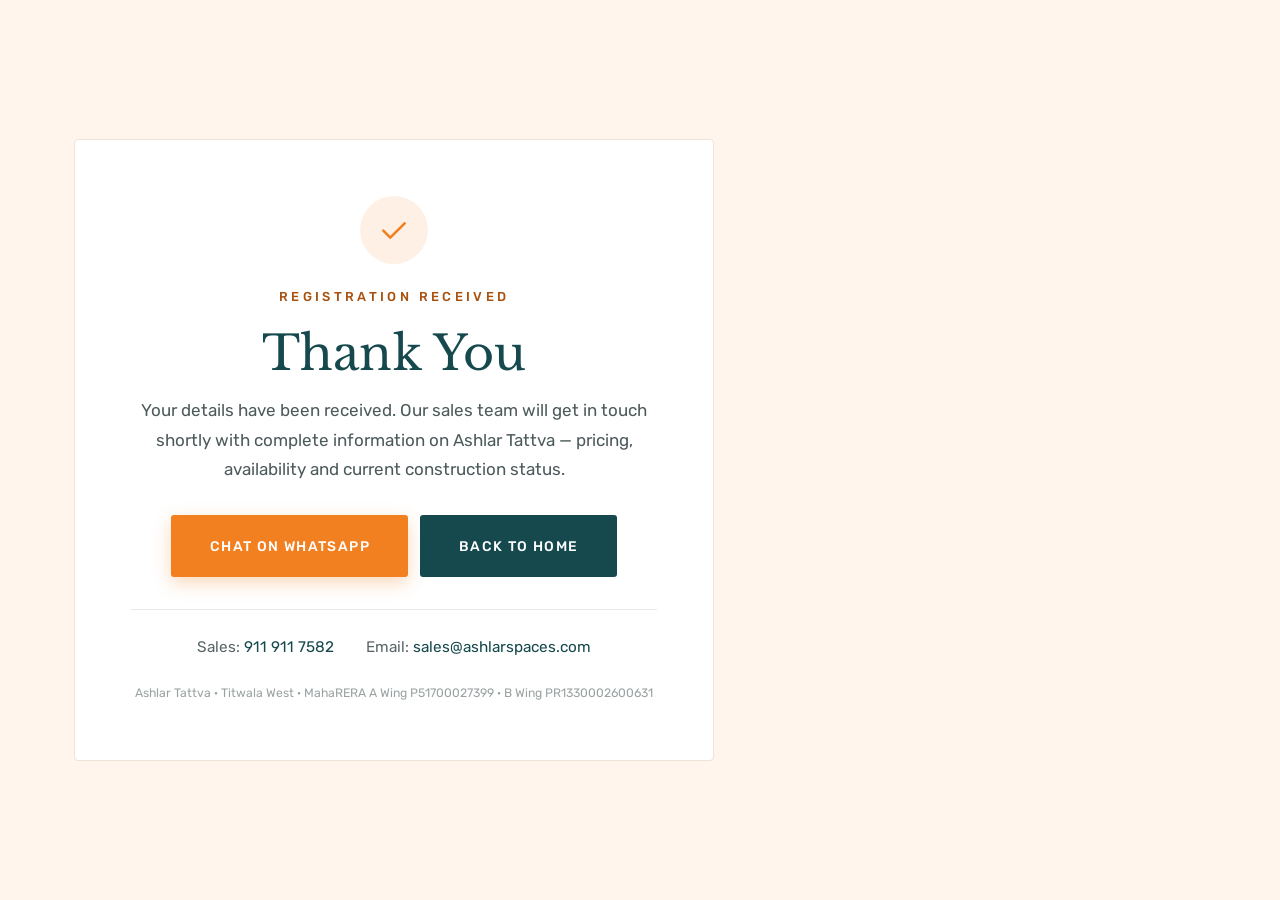
==== thank-you.html @ 3bab08a9 "Ashlar Tattva landing page Lead-generation landing page for Ashlar Tattva by Ashlar Spaces, Titwala " ====
<!DOCTYPE html>
<html lang="en">
<head>
<meta charset="UTF-8">
<meta name="viewport" content="width=device-width, initial-scale=1">
<title>Thank You | Ashlar Tattva</title>
<meta name="description" content="Your details are with the Ashlar Tattva sales team.">
<meta name="robots" content="noindex, nofollow">
<meta name="theme-color" content="#16494d">
<link rel="icon" href="assets/img/favicon.svg" type="image/svg+xml">
<link rel="preconnect" href="https://fonts.googleapis.com">
<link rel="preconnect" href="https://fonts.gstatic.com" crossorigin>
<link href="https://fonts.googleapis.com/css2?family=Lato:wght@400&family=Libre+Baskerville:wght@400;700&family=Manrope:wght@700&family=Rubik:wght@300;400;500;700&display=swap" rel="stylesheet">
<link rel="stylesheet" href="assets/css/styles.css">
<style>
  .ty { min-height: 100svh; display: grid; place-items: center; padding: 70px 0; background: var(--cream); }
  .ty-card {
    max-width: 640px; background: #fff; border: 1px solid var(--line-2); border-radius: 4px;
    box-shadow: var(--card); padding: clamp(30px, 5vw, 56px); text-align: center;
  }
  .ty-tick {
    width: 68px; height: 68px; margin: 0 auto 22px; border-radius: 50%;
    display: grid; place-items: center; background: rgba(242, 128, 33, .12); color: var(--orange);
  }
  .ty-tick svg { width: 32px; height: 32px; }
  .ty h1 { font-size: clamp(1.9rem, 4vw, 2.8rem); margin-bottom: 12px; }
  .ty p.say { color: #4d5a5b; max-width: 48ch; margin-inline: auto; }
  .ty-btns { display: flex; flex-wrap: wrap; gap: 12px; justify-content: center; margin-top: 30px; }
  .ty-reach { display: flex; flex-wrap: wrap; gap: 10px 32px; justify-content: center; margin-top: 32px; padding-top: 24px; border-top: 1px solid var(--line); font-size: .9rem; }
  .ty-reach a { color: var(--teal); font-weight: 400; }
  .ty-reach a:hover { color: var(--orange-dark); }
  .ty-rera { margin-top: 22px; font-size: .72rem; color: #9aa2a2; line-height: 1.7; }
</style>
</head>
<body>

<section class="ty">
  <div class="wrap">
    <div class="ty-card">
      <div class="ty-tick">
        <svg viewBox="0 0 24 24" fill="none" stroke="currentColor" stroke-width="2" stroke-linecap="round" stroke-linejoin="round"><path d="M4 12.5l5.2 5.2L20 7"/></svg>
      </div>

      <p class="eyebrow">Registration Received</p>
      <h1 id="tyHead">Thank You</h1>
      <p class="say" id="tySay">
        Your details have been received. Our sales team will get in touch shortly with complete
        information on Ashlar Tattva — pricing, availability and current construction status.
      </p>

      <div class="ty-btns">
        <a class="btn btn-orange" href="https://wa.me/919119117582?text=Hi%2C%20I%20just%20registered%20for%20Ashlar%20Tattva." target="_blank" rel="noopener">Chat On WhatsApp</a>
        <a class="btn btn-teal" href="index.html">Back To Home</a>
      </div>

      <div class="ty-reach">
        <span>Sales: <a href="tel:+919119117582">911 911 7582</a></span>
        <span>Email: <a href="mailto:sales@ashlarspaces.com">sales@ashlarspaces.com</a></span>
      </div>

      <p class="ty-rera">
        Ashlar Tattva · Titwala West · MahaRERA A Wing P51700027399 · B Wing PR1330002600631
      </p>
    </div>
  </div>
</section>

<script>
(function () {
  var q = new URLSearchParams(location.search);
  var name = (q.get('name') || '').trim().replace(/[^\p{L}\s'-]/gu, '').slice(0, 30);
  var intent = (q.get('intent') || '').trim().slice(0, 60);

  if (name) document.getElementById('tyHead').textContent = 'Thank You, ' + name;

  var say = document.getElementById('tySay');
  var plan = intent.match(/floor plan\s*[—-]\s*(.+)/i);

  if (plan) {
    say.textContent = 'The ' + plan[1] + ' floor plan is on its way to your inbox. Our sales team will ' +
      'call shortly to take you through the layout and current availability.';
  } else if (/brochure/i.test(intent)) {
    say.textContent = 'The Ashlar Tattva brochure is on its way to your inbox. Our sales team will ' +
      'follow up shortly with pricing and availability.';
  } else if (/site visit/i.test(intent)) {
    say.textContent = 'Your site visit request has been received. Our sales team will call shortly to ' +
      'confirm a convenient date and time at Vasundri Road, Titwala West.';
  }
})();
</script>

</body>
</html>
---- assets/css/styles.css ----
/* ═══════════════════════════════════════════════════════════
   Ashlar Tattva — Titwala West
   Brand tokens + logo taken from ashlarspaces.com
   Section placement follows the client's reference site
   ═══════════════════════════════════════════════════════════ */

:root {
  --teal:        #16494d;
  --teal-light:  #1e5f64;
  --teal-dark:   #0e3235;
  --orange:      #f28021;
  --orange-light:#ff9436;
  --orange-dark: #d96a1a;
  --white:       #ffffff;
  --cream:       #fff5ec;
  --ink:         #333333;

  --body:   #5a6667;
  --grey:   #63706f;   /* AA on white at small sizes */
  --orange-text: #a8500d;  /* orange dark enough for small body text (AA) */
  --line:   #e7eae9;
  --line-2: #f0e3d5;

  /* Corporate typography, mirrored from ashlarspaces.com.
     --serif  headings      (their Ajensonpro; Libre Baskerville stands in — their own
                             CSS names it as the fallback. See ASSET-SPECS.md)
     --sans   body copy     (Rubik 300, their body weight)
     --nav    nav links     (Lato, exactly as their navbar)
     --num    figures       (Manrope 700, their counter face) */
  --serif: 'Ajensonpro', 'Adobe Jenson Pro', 'Libre Baskerville', Georgia, serif;
  --sans:  'Rubik', -apple-system, 'Helvetica Neue', Arial, sans-serif;
  --nav:   'Lato', 'Rubik', Arial, sans-serif;
  --num:   'Manrope', 'Rubik', Arial, sans-serif;

  --wrap: 1220px;
  --gx:   clamp(1.2rem, 4vw, 2.6rem);
  --gy:   clamp(3.9rem, 6.4vw, 6.4rem);
  --ease: cubic-bezier(.22, .61, .36, 1);
  --sh:   0 2px 16px rgba(22, 73, 77, .07);
  --sh-h: 0 14px 38px rgba(22, 73, 77, .15);
  --sh-xl:0 26px 60px rgba(14, 50, 53, .18);
}

*, *::before, *::after { box-sizing: border-box; }
/* 17px root: the whole rem scale lifts with it */
html { font-size: 106.25%; -webkit-text-size-adjust: 100%; scroll-behavior: smooth; }
body {
  margin: 0; background: var(--white); color: var(--body);
  font-family: var(--sans); font-weight: 400; font-size: 1rem; line-height: 1.75;
  overflow-x: hidden;
}
img, svg, picture, iframe { display: block; max-width: 100%; }
img { height: auto; }
ul, dl, dd, figure { margin: 0; padding: 0; }
ul { list-style: none; }
h1, h2, h3, h4, p { margin: 0; }
a { color: inherit; text-decoration: none; }
button { font: inherit; color: inherit; background: none; border: 0; cursor: pointer; }
input, select { font: inherit; color: inherit; }

h1, h2, h3, h4 { font-family: var(--serif); font-weight: 400; color: var(--teal); line-height: 1.28; }
h1 { font-size: clamp(1.85rem, 2.9vw, 2.5rem); letter-spacing: .2px; line-height: 1.25; }
h2 { font-size: clamp(1.5rem, 2.4vw, 2.1rem); letter-spacing: .2px; line-height: 1.28; }
h1, h2 { text-wrap: balance; }
h3 { font-size: 1.1rem; letter-spacing: .2px; line-height: 1.35; }

:focus-visible { outline: 2px solid var(--orange); outline-offset: 3px; }
.skip { position: absolute; left: -9999px; z-index: 999; background: var(--teal); color: #fff; padding: 12px 20px; }
.skip:focus { left: 12px; top: 12px; }
.vh { position: absolute; width: 1px; height: 1px; padding: 0; margin: -1px; overflow: hidden; clip: rect(0 0 0 0); white-space: nowrap; border: 0; }

@media (prefers-reduced-motion: reduce) {
  html { scroll-behavior: auto; }
  *, *::before, *::after { animation-duration: .01ms !important; transition-duration: .01ms !important; }
}

/* ── section shell: centred head, centred CTA, alternating grounds ── */
.wrap { width: 100%; max-width: var(--wrap); margin-inline: auto; padding-inline: var(--gx); }
.sec { padding-block: var(--gy); }
.sec-cream { background: var(--cream); }
.sec-dark { background: var(--teal); color: rgba(255, 255, 255, .82); }
/* only the section's own head goes white — cards inside a dark band keep
   their own light background and must stay dark-on-light */
.sec-dark > .wrap > .sec-head h2 { color: #fff; }

.sec-head { text-align: center; max-width: 50rem; margin-inline: auto; margin-bottom: clamp(2.3rem, 4.2vw, 3.5rem); }
.sec-sub { margin-top: 1.05rem; color: var(--grey); font-size: 1.02rem; line-height: 1.65; }
.sec-dark .sec-sub { color: rgba(255, 255, 255, .68); }

/* every section closes with one centred CTA — the reference's core rhythm */
.sec-cta { text-align: center; margin-top: clamp(2.5rem, 4.4vw, 3.7rem); }

.eyebrow { margin-bottom: .9rem; font-size: .76rem; font-weight: 500; letter-spacing: .26em; text-transform: uppercase; color: var(--orange-text); }
.eyebrow.light { color: var(--orange-light); }

.dash { position: relative; width: 4.6rem; height: 1px; background: var(--line-2); margin: 1.3rem 0 1.6rem; }
.dash::before { content: ""; position: absolute; left: 0; top: -1px; width: 32px; height: 3px; background: var(--orange); }
.dash.center { margin-inline: auto; }
.dash.center::before { left: 50%; transform: translateX(-50%); }
.sec-dark .dash { background: rgba(255, 255, 255, .22); }

.cols { display: grid; grid-template-columns: 1fr 1fr; gap: clamp(2.4rem, 4.8vw, 4.5rem); align-items: center; }

/* ── buttons ── */
.btn {
  display: inline-flex; align-items: center; justify-content: center; gap: 9px;
  padding: 1.05rem 2.2rem; border: 1px solid transparent; border-radius: 3px;
  font-size: .82rem; font-weight: 500; letter-spacing: .1em; text-transform: uppercase;
  white-space: nowrap;
  transition: background-color .25s var(--ease), color .25s var(--ease),
              border-color .25s var(--ease), box-shadow .25s var(--ease), transform .25s var(--ease);
}
.btn svg { width: 17px; height: 17px; flex: none; }
.btn-orange { background: var(--orange); color: #fff; box-shadow: 0 6px 18px rgba(242, 128, 33, .3); }
.btn-orange:hover { background: var(--orange-dark); transform: translateY(-2px); box-shadow: 0 10px 26px rgba(242, 128, 33, .38); }
.btn-teal { background: var(--teal); color: #fff; }
.btn-teal:hover { background: var(--teal-dark); transform: translateY(-2px); }
.btn-teal-line { border-color: rgba(255, 255, 255, .55); color: #fff; }
.btn-teal-line:hover { background: #fff; color: var(--teal); }
.btn-ghost { border-color: var(--line); color: var(--teal); }
.btn-ghost:hover { border-color: var(--teal); background: var(--teal); color: #fff; transform: translateY(-2px); }
.btn-clear { border-color: rgba(255, 255, 255, .55); color: #fff; }
.btn-clear:hover { background: #fff; color: var(--teal); }
.btn-sm { padding: .82rem 1.45rem; font-size: .78rem; }
.btn-wide { width: 100%; }

/* ── header: logo | nav | Enquire + phone ── */
.head { position: sticky; top: 0; z-index: 60; background: #fff; border-bottom: 1px solid var(--line); transition: box-shadow .3s var(--ease); }
.head.stuck { box-shadow: 0 3px 18px rgba(22, 73, 77, .1); }
.head-in { display: flex; align-items: center; gap: clamp(.8rem, 2vw, 1.9rem); padding-block: .8rem; }
/* .brand must never shrink — as a flex item it was being squeezed and the logo
   squashed horizontally. object-fit is a second guard against distortion.
   The PNG carries ~10% transparent padding on the left, so a small negative
   margin pulls the artwork onto the same grid edge as every section below. */
.brand {
  --logo-h: 3.1rem;
  flex: none;                                   /* never let flex squash the logo */
  /* The PNG carries transparent padding on its left edge (31 of 305 = 10.16%).
     Offset = height x aspect(1.848) x 0.1016 = height x 0.188, so the artwork
     lands on the same gutter as every section. Change --logo-h alone and this
     stays correct. */
  margin-left: calc(var(--logo-h) * -0.188);
}
.brand img { width: auto; height: var(--logo-h); object-fit: contain; }
.nav { display: flex; gap: clamp(10px, 1.6vw, 24px); margin-left: auto; }
.nav a {
  position: relative; padding-block: 7px;
  font-family: var(--nav);           /* Lato — their navbar face */
  font-size: .85rem; font-weight: 400; letter-spacing: .05em; text-transform: uppercase;
  color: var(--teal); transition: color .2s var(--ease); white-space: nowrap;
}
.nav a::after { content: ""; position: absolute; left: 0; bottom: 0; width: 0; height: 2px; background: var(--orange); transition: width .28s var(--ease); }
.nav a:hover { color: var(--orange-text); }
.nav a:hover::after { width: 100%; }
.head-cta { display: flex; gap: 8px; }

.burger { display: none; flex-direction: column; gap: 5px; width: 42px; height: 42px; align-items: center; justify-content: center; margin-left: auto; }
.burger span { display: block; width: 22px; height: 2px; background: var(--teal); transition: transform .3s var(--ease), opacity .2s; }
.menu-open .burger span:nth-child(1) { transform: translateY(7px) rotate(45deg); }
.menu-open .burger span:nth-child(2) { opacity: 0; }
.menu-open .burger span:nth-child(3) { transform: translateY(-7px) rotate(-45deg); }

/* ── hero: full-bleed banner image, no overlay copy ── */
.hero { position: relative; background: var(--teal-dark); }
.hero-pic, .hero-pic img { width: 100%; }
.hero-pic img { height: clamp(15rem, 34vw, 36rem); object-fit: cover; }

/* ── overview ── */
.ov-media { position: relative; padding-bottom: 58px; }
.ov-main { width: 88%; border-radius: 4px; box-shadow: var(--sh); }
.ov-sub { position: absolute; right: 0; bottom: 0; width: 52%; border: 7px solid #fff; border-radius: 4px; box-shadow: var(--sh-h); }
.ov-badge {
  position: absolute; left: 0; bottom: 96px; text-align: center;
  background: var(--orange); color: #fff; padding: 14px 20px; border-radius: 4px;
  box-shadow: 0 10px 26px rgba(242, 128, 33, .34);
}
.ov-badge b { display: block; font-family: var(--serif); font-size: 1.35rem; font-weight: 400; line-height: 1; }
.ov-badge span { display: block; margin-top: 4px; font-size: .68rem; letter-spacing: .18em; text-transform: uppercase; opacity: .92; }
.ov-copy p + p { margin-top: 1.05rem; }
.ticks { margin-top: 1.5rem; }
.ticks li { position: relative; padding: .6rem 0 .6rem 2.1rem; font-size: 1.02rem; }
.ticks li::before {
  content: ""; position: absolute; left: 2px; top: 15px; width: 13px; height: 7px;
  border-left: 2px solid var(--orange); border-bottom: 2px solid var(--orange);
  transform: rotate(-45deg);
}

/* ── project highlights: spec card + image ── */
.hl-wrap { display: grid; grid-template-columns: 1.05fr .95fr; gap: clamp(24px, 3.5vw, 46px); align-items: center; }
.hl-card {
  display: grid; grid-template-columns: 1fr 1fr; gap: 1px;
  background: var(--line-2); border: 1px solid var(--line-2);
  border-radius: 5px; overflow: hidden; box-shadow: var(--sh);
}
.hl-card li { display: flex; align-items: center; gap: .95rem; padding: 1.35rem 1.4rem; background: #fff; }
.hl-ico { display: grid; place-items: center; width: 2.9rem; height: 2.9rem; border-radius: 50%; background: var(--cream); color: var(--orange); flex: none; }
.hl-ico svg { width: 1.45rem; height: 1.45rem; }
.hl-card div span { display: block; font-size: .72rem; letter-spacing: .17em; text-transform: uppercase; color: var(--grey); }
.hl-card div b { display: block; font-family: var(--serif); font-size: .98rem; font-weight: 400; letter-spacing: .3px; color: var(--teal); margin-top: 3px; }
.hl-pic img { width: 100%; border-radius: 5px; box-shadow: var(--sh-h); }

/* ── amenities ── */
.amenity-grid { display: grid; grid-template-columns: repeat(6, 1fr); gap: 1.15rem; }
.amenity-grid li {
  display: flex; flex-direction: column; align-items: center; text-align: center; gap: 1.1rem;
  padding: 2.2rem 1.1rem; background: #fff; border: 1px solid var(--line-2); border-radius: 5px;
  transition: transform .28s var(--ease), box-shadow .28s var(--ease), border-color .28s var(--ease);
}
.amenity-grid li:hover { transform: translateY(-6px); box-shadow: var(--sh-h); border-color: transparent; }
.am-ico {
  display: grid; place-items: center; width: 5rem; height: 5rem; border-radius: 50%;
  background: var(--cream); color: var(--teal);
  transition: background-color .28s var(--ease), color .28s var(--ease);
}
.am-ico svg { width: 2.7rem; height: 2.7rem; }
.amenity-grid li:hover .am-ico { background: var(--orange); color: #fff; }
.amenity-grid b { font-size: .95rem; font-weight: 500; color: var(--teal); line-height: 1.4; }

/* ── location: image-topped cards on a dark band ── */
.loc-grid { display: grid; grid-template-columns: repeat(4, 1fr); gap: 1.45rem; align-items: start; }
.loc-card {
  background: #fff; border-radius: 5px; overflow: hidden; box-shadow: var(--sh);
  transition: transform .28s var(--ease), box-shadow .28s var(--ease);
}
.loc-card:hover { transform: translateY(-5px); box-shadow: var(--sh-xl); }
.loc-card > img { width: 100%; aspect-ratio: 3 / 2; object-fit: cover; }
.loc-body { padding: 1.5rem 1.5rem 1.7rem; }
.loc-body h3 { font-size: 1rem; padding-bottom: .9rem; margin-bottom: .3rem; border-bottom: 2px solid var(--orange); }
.loc-body li { padding: .82rem 0; border-bottom: 1px solid var(--line); }
.loc-body li:last-child { border-bottom: 0; padding-bottom: 0; }
.loc-body span { display: block; font-size: .96rem; color: var(--body); line-height: 1.45; }
.loc-body i { font-style: normal; font-size: .85em; color: var(--grey); }
/* distances are figures — Manrope 700, their numeric face */
.loc-body b { display: block; margin-top: 3px; font-family: var(--num); font-size: .78rem; font-weight: 700; letter-spacing: .05em; color: var(--orange-text); }

/* ── map ── */
.map-sec { padding: 0; }
.map { position: relative; }
.map iframe { width: 100%; height: 420px; border: 0; filter: grayscale(.3); }
.map-card {
  position: absolute; left: 50%; top: 50%; transform: translate(-50%, -50%);
  width: min(23rem, calc(100% - 2.6rem));
  background: #fff; padding: 1.9rem; border-radius: 5px; box-shadow: var(--sh-xl); text-align: center;
}
.map-card .eyebrow { margin-bottom: 8px; }
.map-addr { font-size: .98rem; line-height: 1.65; margin-bottom: 18px; }

/* ── floor plans: image + spec table + per-card CTA ── */
.plan-grid { display: grid; grid-template-columns: repeat(2, 1fr); gap: clamp(1.5rem, 3vw, 2.5rem); max-width: 58rem; margin-inline: auto; }
.plan { background: #fff; border-radius: 5px; overflow: hidden; box-shadow: var(--sh-h); padding-bottom: 1.5rem; }
.plan-img { position: relative; overflow: hidden; }
.plan-img img { width: 100%; aspect-ratio: 4 / 3; object-fit: cover; filter: blur(12px) saturate(.7); transform: scale(1.12); }
.plan-lock { position: absolute; inset: 0; display: grid; place-items: center; background: rgba(14, 50, 53, .5); color: #fff; }
.plan-lock svg { width: 36px; height: 36px; }
.plan.open .plan-img img { filter: none; transform: none; }
.plan.open .plan-lock { display: none; }

.plan-spec { padding: .3rem 1.5rem 1.35rem; }
.plan-spec > div { display: flex; align-items: baseline; justify-content: space-between; gap: 1rem; padding: .82rem 0; border-bottom: 1px solid var(--line); }
.plan-spec dt { font-size: .76rem; letter-spacing: .16em; text-transform: uppercase; color: var(--grey); }
.plan-spec dd { font-family: var(--serif); font-size: 1rem; color: var(--teal); letter-spacing: .3px; }
.plan > .btn { width: calc(100% - 3rem); margin-inline: 1.5rem; }

/* ── gallery on a full-bleed backdrop ── */
.gallery { position: relative; padding-block: var(--gy); overflow: hidden; background: var(--teal-dark); }
.gallery-bg {
  position: absolute; inset: 0;
  background: url("../img/gallery-bg.svg") center/cover no-repeat;
}
.gallery-bg::after { content: ""; position: absolute; inset: 0; background: rgba(14, 50, 53, .88); }
.gallery-in { position: relative; }
.gallery h2 { color: #fff; }
.gallery .sec-sub { color: rgba(255, 255, 255, .7); }
.gallery .dash { background: rgba(255, 255, 255, .22); }

.shots { display: grid; grid-template-columns: repeat(3, 1fr); grid-auto-rows: 13rem; gap: 1rem; }
.shot { position: relative; overflow: hidden; border-radius: 5px; display: block; padding: 0; }
.shot-big { grid-column: span 2; grid-row: span 2; }
.shot img { width: 100%; height: 100%; object-fit: cover; transition: transform .55s var(--ease); }
.shot::after { content: ""; position: absolute; inset: 0; background: rgba(14, 50, 53, .4); opacity: 0; transition: opacity .3s var(--ease); }
.shot-cap {
  position: absolute; left: 0; right: 0; bottom: 0; z-index: 2; padding: 30px 16px 14px;
  background: linear-gradient(0deg, rgba(14, 50, 53, .85), transparent);
  color: #fff; font-size: .8rem; letter-spacing: .12em; text-transform: uppercase; text-align: left;
  opacity: 0; transform: translateY(8px); transition: opacity .3s var(--ease), transform .3s var(--ease);
}
.shot-zoom {
  position: absolute; left: 50%; top: 50%; z-index: 2; margin: -22px 0 0 -22px;
  width: 44px; height: 44px; display: grid; place-items: center; border-radius: 50%;
  background: var(--orange); color: #fff;
  opacity: 0; transform: scale(.7); transition: opacity .3s var(--ease), transform .3s var(--ease);
}
.shot-zoom svg { width: 20px; height: 20px; }
.shot:hover img { transform: scale(1.07); }
.shot:hover::after, .shot:focus-visible::after { opacity: 1; }
.shot:hover .shot-cap, .shot:focus-visible .shot-cap { opacity: 1; transform: none; }
.shot:hover .shot-zoom, .shot:focus-visible .shot-zoom { opacity: 1; transform: scale(1); }

/* ── faq accordion ── */
.acc { max-width: 54rem; margin-inline: auto; }
.acc-item { background: #fff; border: 1px solid var(--line-2); border-radius: 5px; margin-bottom: .85rem; overflow: hidden; transition: box-shadow .25s var(--ease); }
.acc-item:hover { box-shadow: var(--sh); }
.acc-item h3 { margin: 0; font-size: inherit; }
.acc-q {
  display: flex; align-items: center; justify-content: space-between; gap: 18px;
  width: 100%; text-align: left; padding: 1.45rem 1.6rem;
  font-family: var(--serif); font-size: 1.02rem; letter-spacing: .2px; line-height: 1.5; color: var(--teal);
  transition: color .2s var(--ease);
}
.acc-q:hover, .acc-q[aria-expanded="true"] { color: var(--orange-text); }
.acc-i { position: relative; width: 22px; height: 22px; flex: none; }
.acc-i::before, .acc-i::after {
  content: ""; position: absolute; left: 50%; top: 50%; background: var(--orange);
  transform: translate(-50%, -50%); transition: transform .3s var(--ease), opacity .3s var(--ease);
}
.acc-i::before { width: 14px; height: 2px; }
.acc-i::after  { width: 2px; height: 14px; }
.acc-q[aria-expanded="true"] .acc-i::after { transform: translate(-50%, -50%) rotate(90deg); opacity: 0; }
.acc-a { display: grid; grid-template-rows: 0fr; transition: grid-template-rows .32s var(--ease); }
.acc-a > p { overflow: hidden; padding-inline: 1.6rem; font-size: 1.02rem; line-height: 1.7; }
.acc-item.open .acc-a { grid-template-rows: 1fr; }
.acc-item.open .acc-a > p { padding-bottom: 1.6rem; }
.acc-a a { color: var(--orange-text); border-bottom: 1px solid currentColor; }
.acc-a b { color: var(--teal); font-weight: 500; }

/* ── forms ── */
.form { display: grid; grid-template-columns: 1fr 1fr; gap: 1.2rem 1.25rem; }
.form-1col { grid-template-columns: 1fr; }
.f { display: flex; flex-direction: column; gap: .45rem; min-width: 0; }
.f-wide, .form > .btn, .status, .legal, .agree { grid-column: 1 / -1; }
.f label { font-size: .76rem; font-weight: 500; letter-spacing: .11em; text-transform: uppercase; color: var(--teal); }
.f label i { color: var(--orange); font-style: normal; margin-left: 3px; }

.form input[type=text], .form input[type=email], .form input[type=tel], .form select {
  width: 100%; padding: .95rem 1rem; background: #fbfaf8;
  border: 1px solid var(--line); border-radius: 3px;
  font-size: 1.02rem; font-weight: 400; color: var(--ink);
  transition: border-color .2s var(--ease), background-color .2s var(--ease), box-shadow .2s var(--ease);
}
.form input::placeholder { color: #a3adad; }
.form input:focus, .form select:focus { outline: none; background: #fff; border-color: var(--orange); box-shadow: 0 0 0 3px rgba(242, 128, 33, .15); }
.form .bad { border-color: #c0392b; background: #fdf6f5; }
.e { font-size: .8rem; color: #c0392b; }

.agree { display: flex; align-items: flex-start; gap: 9px; cursor: pointer; }
.agree input { width: 16px; height: 16px; margin-top: 5px; accent-color: var(--orange); flex: none; }
.agree span { font-size: .92rem; color: var(--grey); }

.status { font-size: .92rem; min-height: 1.1em; }
.status.good { color: var(--teal); }
.status.fail { color: #c0392b; }
.legal { font-size: .78rem; line-height: 1.6; color: var(--grey); }
.hp { position: absolute; left: -9999px; width: 1px; height: 1px; overflow: hidden; }

/* ── footer: contact left, enquiry form right ── */
.foot { background: var(--teal-dark); color: rgba(255, 255, 255, .66); font-size: .98rem; }
.foot-grid {
  display: grid; grid-template-columns: 1fr 1fr; gap: clamp(2.3rem, 4.2vw, 4.4rem);
  padding-block: clamp(3.4rem, 5.6vw, 5.4rem); align-items: start;
}
.foot-h { color: #fff; font-size: clamp(1.3rem, 1.9vw, 1.7rem); }
.foot-logo { width: auto; height: 4.2rem; margin-bottom: 1.6rem; }

.contact-list li { display: flex; gap: 1.1rem; padding: 1.15rem 0; border-bottom: 1px solid rgba(255, 255, 255, .12); }
.contact-list li:last-child { border-bottom: 0; }
.ct-ico { display: grid; place-items: center; width: 2.8rem; height: 2.8rem; border-radius: 50%; background: rgba(255, 255, 255, .09); color: var(--orange-light); flex: none; }
.ct-ico svg { width: 1.35rem; height: 1.35rem; }
.contact-list div span { display: block; font-size: .72rem; letter-spacing: .2em; text-transform: uppercase; color: rgba(255, 255, 255, .48); margin-bottom: 3px; }
.contact-list a { color: #fff; font-size: 1.02rem; line-height: 1.55; transition: color .2s var(--ease); }
.contact-list a:hover { color: var(--orange-light); }

.qrs { display: flex; gap: 12px; margin-top: 6px; }
.qrs img { width: 72px; height: 72px; background: #fff; padding: 4px; border-radius: 3px; }
.qrs figcaption { margin-top: 7px; font-size: .68rem; letter-spacing: .09em; text-transform: uppercase; line-height: 1.6; color: rgba(255, 255, 255, .55); }
.qrs figcaption b { display: block; color: rgba(255, 255, 255, .88); font-weight: 500; text-transform: none; letter-spacing: .02em; font-size: .76rem; }
.qr-link { display: inline-block; margin-top: 12px; font-size: .85rem !important; color: var(--orange-light) !important; }

.foot-social { display: flex; align-items: center; gap: 10px; margin-top: 24px; }
.foot-social > span { font-size: .72rem; letter-spacing: .2em; text-transform: uppercase; color: rgba(255, 255, 255, .48); margin-right: 4px; }
.foot-social a { display: grid; place-items: center; width: 36px; height: 36px; border: 1px solid rgba(255, 255, 255, .2); border-radius: 50%; transition: all .25s var(--ease); }
.foot-social a:hover { background: var(--orange); border-color: var(--orange); color: #fff; }
.foot-social svg { width: 16px; height: 16px; }

.foot-form { background: #fff; padding: clamp(1.8rem, 3.2vw, 2.7rem); border-radius: 5px; box-shadow: var(--sh-xl); }
.foot-form .foot-h { color: var(--teal); }
.foot-form-sub { font-size: .96rem; color: var(--grey); margin-bottom: 22px; }

.foot-end { border-top: 1px solid rgba(255, 255, 255, .1); }
.foot-end-in { display: flex; flex-wrap: wrap; gap: 12px 26px; justify-content: space-between; align-items: center; padding-block: 20px; font-size: .84rem; }
.foot-end ul { display: flex; flex-wrap: wrap; gap: 18px; }
.foot-end a { transition: color .2s var(--ease); }
.foot-end a:hover { color: var(--orange-light); }

/* ── floating ── */
.wa, .top {
  position: fixed; right: 18px; z-index: 55; border-radius: 50%;
  display: grid; place-items: center; box-shadow: 0 8px 24px rgba(14, 50, 53, .3);
  transition: transform .25s var(--ease), opacity .25s var(--ease), visibility .25s;
}
.wa { bottom: 18px; width: 52px; height: 52px; background: #25d366; color: #fff; }
.wa:hover, .top:hover { transform: scale(1.08); }
.wa svg { width: 27px; height: 27px; }
.top { bottom: 82px; width: 42px; height: 42px; background: #fff; color: var(--teal); border: 1px solid var(--line); opacity: 0; visibility: hidden; }
.top.on { opacity: 1; visibility: visible; }
.top svg { width: 18px; height: 18px; }
.dock { display: none; }

/* ── modal ── */
.modal { position: fixed; inset: 0; z-index: 90; display: grid; place-items: center; padding: 18px; }
.modal[hidden], .lightbox[hidden] { display: none; }
.modal-veil { position: absolute; inset: 0; background: rgba(14, 50, 53, .7); animation: fade .25s var(--ease); }
.modal-box {
  position: relative; width: min(430px, 100%); max-height: 90vh; overflow-y: auto;
  background: #fff; padding: clamp(1.9rem, 3.6vw, 2.7rem); border-radius: 5px;
  box-shadow: var(--sh-xl); animation: rise .3s var(--ease);
}
.modal-box h3 { font-size: 1.4rem; margin-bottom: 6px; }
.modal-sub { line-height: 1.65; font-size: .96rem; color: var(--grey); margin-bottom: 22px; }
.modal-x { position: absolute; top: 10px; right: 10px; width: 34px; height: 34px; display: grid; place-items: center; color: var(--grey); border-radius: 50%; }
.modal-x:hover { background: var(--cream); color: var(--teal); }
.modal-x svg { width: 18px; height: 18px; }
body.locked { overflow: hidden; }

/* ── lightbox ── */
.lightbox { position: fixed; inset: 0; z-index: 95; display: flex; align-items: center; justify-content: center; gap: 10px; padding: 20px; background: rgba(14, 50, 53, .95); animation: fade .25s var(--ease); }
.lb-fig { max-width: min(1000px, 92vw); }
.lb-fig img { max-height: 78vh; width: auto; border-radius: 4px; }
.lb-fig figcaption { margin-top: 14px; text-align: center; color: rgba(255, 255, 255, .82); font-size: .82rem; letter-spacing: .14em; text-transform: uppercase; }
.lb-x { position: absolute; top: 16px; right: 16px; width: 42px; height: 42px; display: grid; place-items: center; color: #fff; border: 1px solid rgba(255, 255, 255, .3); border-radius: 50%; }
.lb-nav { width: 46px; height: 46px; display: grid; place-items: center; color: #fff; border: 1px solid rgba(255, 255, 255, .3); border-radius: 50%; flex: none; }
.lb-x:hover, .lb-nav:hover { background: var(--orange); border-color: var(--orange); }
.lb-x svg, .lb-nav svg { width: 20px; height: 20px; }

@keyframes fade { from { opacity: 0; } }
@keyframes rise { from { opacity: 0; transform: translateY(12px); } }

/* ── reveal ── */
.up { opacity: 0; transform: translateY(18px); transition: opacity .6s var(--ease), transform .6s var(--ease); }
.up.in { opacity: 1; transform: none; }
@media (prefers-reduced-motion: reduce) { .up { opacity: 1 !important; transform: none !important; } }

/* ═══════════ responsive ═══════════ */
@media (max-width: 1340px) {
  .nav { gap: 14px; }
  .nav a { font-size: .78rem; }
  .brand { --logo-h: 2.8rem; }
  .btn-sm { padding: 11px 16px; font-size: .74rem; }
}

@media (max-width: 1140px) {
  .nav { gap: 10px; }
  .nav a { font-size: .74rem; }
  .brand { --logo-h: 2.5rem; }
  .head-cta .btn:first-child { display: none; }   /* keep the phone CTA visible */
}

@media (max-width: 1080px) {
  .hl-wrap { grid-template-columns: 1fr; }
  .hl-pic { max-width: 620px; margin-inline: auto; }
  .amenity-grid { grid-template-columns: repeat(3, 1fr); }
  .loc-grid { grid-template-columns: repeat(2, 1fr); }
  .foot-grid { grid-template-columns: 1fr; }
}

@media (max-width: 900px) {
  .burger { display: flex; }
  .head-cta { display: none; }
  .nav {
    position: absolute; left: 0; right: 0; top: 100%;
    flex-direction: column; gap: 0; margin: 0; padding: 6px var(--gx) 18px;
    background: #fff; border-bottom: 1px solid var(--line);
    box-shadow: 0 14px 26px rgba(22, 73, 77, .12); display: none;
  }
  .menu-open .nav { display: flex; }
  .nav a { padding: 13px 0; border-bottom: 1px solid var(--line); font-size: .8rem; }
  .nav a::after { display: none; }
  .cols { grid-template-columns: 1fr; }
  .ov-media { max-width: 520px; margin-inline: auto; }
  .shots { grid-auto-rows: 158px; }
  .map iframe { height: 360px; }
}

@media (max-width: 640px) {
  .brand { --logo-h: 3rem; }   /* nav is a burger here, so the logo can breathe */
  .hl-card { grid-template-columns: 1fr; }
  .amenity-grid { grid-template-columns: repeat(2, 1fr); }
  .am-ico { width: 64px; height: 64px; }
  .am-ico svg { width: 34px; height: 34px; }
  .loc-grid, .plan-grid, .form { grid-template-columns: 1fr; }
  .ov-media { padding-bottom: 46px; }
  .ov-badge { bottom: 74px; padding: 11px 15px; }
  .ov-badge b { font-size: 1.35rem; }
  .shots { grid-template-columns: repeat(2, 1fr); grid-auto-rows: 132px; }
  .shot-big { grid-column: span 2; grid-row: span 1; }
  /* full-bleed here, so its inner padding must equal the page gutter
     or the text sits inset from every other section */
  .map-card { position: static; transform: none; width: auto; border-radius: 0;
              box-shadow: none; padding: 1.7rem var(--gx); text-align: left; }
  .map iframe { height: 300px; }
  .foot-end-in { flex-direction: column; text-align: center; }
  .foot-end ul { justify-content: center; }

  .dock {
    display: grid; grid-template-columns: 1fr 1fr 1.3fr;
    position: fixed; inset: auto 0 0 0; z-index: 58;
    background: #fff; border-top: 1px solid var(--line);
    box-shadow: 0 -3px 14px rgba(22, 73, 77, .12);
  }
  .dock a { display: flex; flex-direction: column; align-items: center; justify-content: center; gap: 3px; padding: 9px 6px; font-size: .64rem; letter-spacing: .1em; text-transform: uppercase; color: var(--teal); }
  .dock svg { width: 17px; height: 17px; }
  .dock-cta { background: var(--orange); color: #fff; font-weight: 500; }
  body { padding-bottom: 54px; }
  .wa { bottom: 66px; width: 46px; height: 46px; }
  .top { bottom: 120px; }
  .lb-nav { position: absolute; bottom: 24px; }
  .lb-prev { left: 30%; } .lb-next { right: 30%; }
}
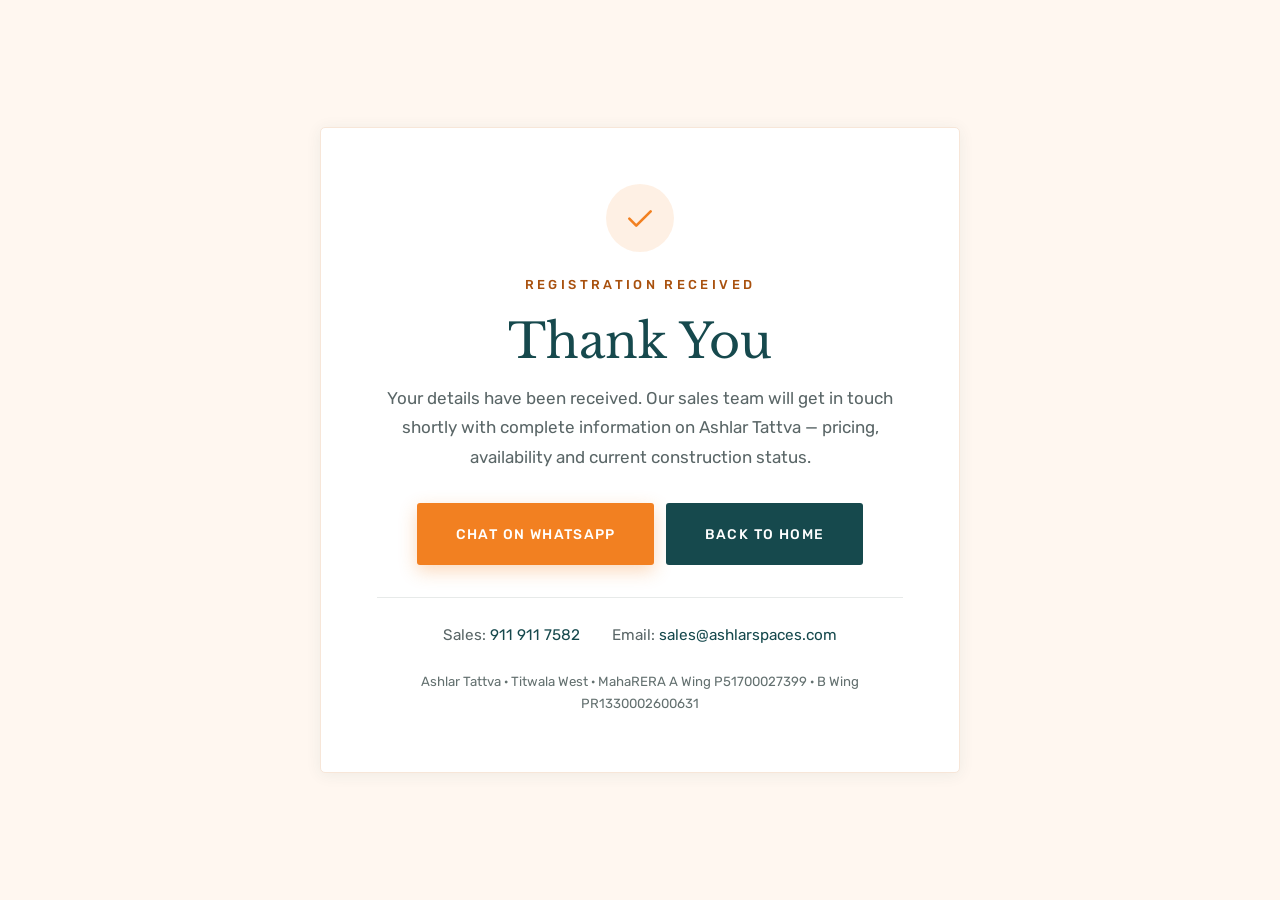
==== commit 1a22cfa7: "Centre the thank-you card; real social links thank-you.html: the card sat at 154px from the left and" ====
--- a/thank-you.html
+++ b/thank-you.html
@@ -13,10 +13,13 @@
 <link href="https://fonts.googleapis.com/css2?family=Lato:wght@400&family=Libre+Baskerville:wght@400;700&family=Manrope:wght@700&family=Rubik:wght@300;400;500;700&display=swap" rel="stylesheet">
 <link rel="stylesheet" href="assets/css/styles.css">
 <style>
-  .ty { min-height: 100svh; display: grid; place-items: center; padding: 70px 0; background: var(--cream); }
+  .ty { min-height: 100svh; display: grid; place-items: center; padding: 70px 0; background: var(--surface-warm); }
   .ty-card {
-    max-width: 640px; background: #fff; border: 1px solid var(--line-2); border-radius: 4px;
-    box-shadow: var(--card); padding: clamp(30px, 5vw, 56px); text-align: center;
+    /* .wrap around this is 1220px wide, so the card needs its own auto margins
+       or it sits hard against the left gutter */
+    max-width: 640px; margin-inline: auto;
+    background: #fff; border: 1px solid var(--on-warm); border-radius: 5px;
+    box-shadow: var(--sh); padding: clamp(30px, 5vw, 56px); text-align: center;
   }
   .ty-tick {
     width: 68px; height: 68px; margin: 0 auto 22px; border-radius: 50%;
@@ -24,12 +27,12 @@
   }
   .ty-tick svg { width: 32px; height: 32px; }
   .ty h1 { font-size: clamp(1.9rem, 4vw, 2.8rem); margin-bottom: 12px; }
-  .ty p.say { color: #4d5a5b; max-width: 48ch; margin-inline: auto; }
+  .ty p.say { color: var(--body); max-width: 48ch; margin-inline: auto; }
   .ty-btns { display: flex; flex-wrap: wrap; gap: 12px; justify-content: center; margin-top: 30px; }
   .ty-reach { display: flex; flex-wrap: wrap; gap: 10px 32px; justify-content: center; margin-top: 32px; padding-top: 24px; border-top: 1px solid var(--line); font-size: .9rem; }
   .ty-reach a { color: var(--teal); font-weight: 400; }
   .ty-reach a:hover { color: var(--orange-dark); }
-  .ty-rera { margin-top: 22px; font-size: .72rem; color: #9aa2a2; line-height: 1.7; }
+  .ty-rera { margin-top: 22px; font-size: .78rem; color: var(--grey); line-height: 1.7; }
 </style>
 </head>
 <body>
--- a/assets/css/styles.css
+++ b/assets/css/styles.css
@@ -15,8 +15,18 @@
   --cream:       #fff5ec;
   --ink:         #333333;
 
+  /* Section grounds — no dark fills. A warm orange wash and a cool grey wash
+     alternate over white; both sit at low opacity so the brand reads as an
+     accent, not a block of colour. */
+  --surface-warm: #fff7f0;   /* orange ~6% over white */
+  --surface-cool: #f3f6f6;   /* light grey, faint teal bias */
+  --surface-foot: #eaefef;   /* footer, one step deeper */
+  --on-warm:      #f7e6d8;   /* rules on the warm ground */
+  --on-cool:      #dfe6e6;   /* rules on the cool ground */
+
   --body:   #5a6667;
   --grey:   #63706f;   /* AA on white at small sizes */
+  --mute-2: #5b6968;   /* small labels on the pale grounds (AA) */
   --orange-text: #a8500d;  /* orange dark enough for small body text (AA) */
   --line:   #e7eae9;
   --line-2: #f0e3d5;
@@ -77,27 +87,22 @@
 /* ── section shell: centred head, centred CTA, alternating grounds ── */
 .wrap { width: 100%; max-width: var(--wrap); margin-inline: auto; padding-inline: var(--gx); }
 .sec { padding-block: var(--gy); }
-.sec-cream { background: var(--cream); }
-.sec-dark { background: var(--teal); color: rgba(255, 255, 255, .82); }
-/* only the section's own head goes white — cards inside a dark band keep
-   their own light background and must stay dark-on-light */
-.sec-dark > .wrap > .sec-head h2 { color: #fff; }
+.sec-warm { background: var(--surface-warm); }
+.sec-cool { background: var(--surface-cool); }
 
 .sec-head { text-align: center; max-width: 50rem; margin-inline: auto; margin-bottom: clamp(2.3rem, 4.2vw, 3.5rem); }
 .sec-sub { margin-top: 1.05rem; color: var(--grey); font-size: 1.02rem; line-height: 1.65; }
-.sec-dark .sec-sub { color: rgba(255, 255, 255, .68); }
 
 /* every section closes with one centred CTA — the reference's core rhythm */
 .sec-cta { text-align: center; margin-top: clamp(2.5rem, 4.4vw, 3.7rem); }
 
 .eyebrow { margin-bottom: .9rem; font-size: .76rem; font-weight: 500; letter-spacing: .26em; text-transform: uppercase; color: var(--orange-text); }
-.eyebrow.light { color: var(--orange-light); }
+.eyebrow.light { color: var(--orange-text); }
 
 .dash { position: relative; width: 4.6rem; height: 1px; background: var(--line-2); margin: 1.3rem 0 1.6rem; }
 .dash::before { content: ""; position: absolute; left: 0; top: -1px; width: 32px; height: 3px; background: var(--orange); }
 .dash.center { margin-inline: auto; }
 .dash.center::before { left: 50%; transform: translateX(-50%); }
-.sec-dark .dash { background: rgba(255, 255, 255, .22); }
 
 .cols { display: grid; grid-template-columns: 1fr 1fr; gap: clamp(2.4rem, 4.8vw, 4.5rem); align-items: center; }
 
@@ -115,8 +120,8 @@
 .btn-orange:hover { background: var(--orange-dark); transform: translateY(-2px); box-shadow: 0 10px 26px rgba(242, 128, 33, .38); }
 .btn-teal { background: var(--teal); color: #fff; }
 .btn-teal:hover { background: var(--teal-dark); transform: translateY(-2px); }
-.btn-teal-line { border-color: rgba(255, 255, 255, .55); color: #fff; }
-.btn-teal-line:hover { background: #fff; color: var(--teal); }
+.btn-teal-line { border-color: var(--teal); color: var(--teal); }
+.btn-teal-line:hover { background: var(--teal); color: #fff; transform: translateY(-2px); }
 .btn-ghost { border-color: var(--line); color: var(--teal); }
 .btn-ghost:hover { border-color: var(--teal); background: var(--teal); color: #fff; transform: translateY(-2px); }
 .btn-clear { border-color: rgba(255, 255, 255, .55); color: #fff; }
@@ -161,9 +166,10 @@
 .menu-open .burger span:nth-child(3) { transform: translateY(-7px) rotate(-45deg); }
 
 /* ── hero: full-bleed banner image, no overlay copy ── */
-.hero { position: relative; background: var(--teal-dark); }
+.hero { position: relative; background: var(--surface-cool); }
 .hero-pic, .hero-pic img { width: 100%; }
-.hero-pic img { height: clamp(15rem, 34vw, 36rem); object-fit: cover; }
+/* composed banner — never crop, the artwork carries its own type */
+.hero-pic img { height: auto; }
 
 /* ── overview ── */
 .ov-media { position: relative; padding-bottom: 58px; }
@@ -219,7 +225,7 @@
 /* ── location: image-topped cards on a dark band ── */
 .loc-grid { display: grid; grid-template-columns: repeat(4, 1fr); gap: 1.45rem; align-items: start; }
 .loc-card {
-  background: #fff; border-radius: 5px; overflow: hidden; box-shadow: var(--sh);
+  background: #fff; border: 1px solid var(--on-cool); border-radius: 5px; overflow: hidden; box-shadow: var(--sh);
   transition: transform .28s var(--ease), box-shadow .28s var(--ease);
 }
 .loc-card:hover { transform: translateY(-5px); box-shadow: var(--sh-xl); }
@@ -247,7 +253,7 @@
 
 /* ── floor plans: image + spec table + per-card CTA ── */
 .plan-grid { display: grid; grid-template-columns: repeat(2, 1fr); gap: clamp(1.5rem, 3vw, 2.5rem); max-width: 58rem; margin-inline: auto; }
-.plan { background: #fff; border-radius: 5px; overflow: hidden; box-shadow: var(--sh-h); padding-bottom: 1.5rem; }
+.plan { background: #fff; border: 1px solid var(--on-warm); border-radius: 5px; overflow: hidden; box-shadow: var(--sh); padding-bottom: 1.5rem; }
 .plan-img { position: relative; overflow: hidden; }
 .plan-img img { width: 100%; aspect-ratio: 4 / 3; object-fit: cover; filter: blur(12px) saturate(.7); transform: scale(1.12); }
 .plan-lock { position: absolute; inset: 0; display: grid; place-items: center; background: rgba(14, 50, 53, .5); color: #fff; }
@@ -262,18 +268,9 @@
 .plan > .btn { width: calc(100% - 3rem); margin-inline: 1.5rem; }
 
 /* ── gallery on a full-bleed backdrop ── */
-.gallery { position: relative; padding-block: var(--gy); overflow: hidden; background: var(--teal-dark); }
-.gallery-bg {
-  position: absolute; inset: 0;
-  background: url("../img/gallery-bg.svg") center/cover no-repeat;
-}
-.gallery-bg::after { content: ""; position: absolute; inset: 0; background: rgba(14, 50, 53, .88); }
-.gallery-in { position: relative; }
-.gallery h2 { color: #fff; }
-.gallery .sec-sub { color: rgba(255, 255, 255, .7); }
-.gallery .dash { background: rgba(255, 255, 255, .22); }
-
-.shots { display: grid; grid-template-columns: repeat(3, 1fr); grid-auto-rows: 13rem; gap: 1rem; }
+.gallery { position: relative; padding-block: var(--gy); overflow: hidden; background: var(--surface-cool); }
+
+.shots { display: grid; grid-template-columns: repeat(4, 1fr); grid-auto-rows: 10.5rem; gap: 1rem; }
 .shot { position: relative; overflow: hidden; border-radius: 5px; display: block; padding: 0; }
 .shot-big { grid-column: span 2; grid-row: span 2; }
 .shot img { width: 100%; height: 100%; object-fit: cover; transition: transform .55s var(--ease); }
@@ -353,43 +350,43 @@
 .hp { position: absolute; left: -9999px; width: 1px; height: 1px; overflow: hidden; }
 
 /* ── footer: contact left, enquiry form right ── */
-.foot { background: var(--teal-dark); color: rgba(255, 255, 255, .66); font-size: .98rem; }
+.foot { background: var(--surface-foot); color: var(--body); font-size: .98rem; }
 .foot-grid {
   display: grid; grid-template-columns: 1fr 1fr; gap: clamp(2.3rem, 4.2vw, 4.4rem);
   padding-block: clamp(3.4rem, 5.6vw, 5.4rem); align-items: start;
 }
-.foot-h { color: #fff; font-size: clamp(1.3rem, 1.9vw, 1.7rem); }
+.foot-h { color: var(--teal); font-size: clamp(1.3rem, 1.9vw, 1.7rem); }
 .foot-logo { width: auto; height: 4.2rem; margin-bottom: 1.6rem; }
 
-.contact-list li { display: flex; gap: 1.1rem; padding: 1.15rem 0; border-bottom: 1px solid rgba(255, 255, 255, .12); }
+.contact-list li { display: flex; gap: 1.1rem; padding: 1.15rem 0; border-bottom: 1px solid var(--on-cool); }
 .contact-list li:last-child { border-bottom: 0; }
-.ct-ico { display: grid; place-items: center; width: 2.8rem; height: 2.8rem; border-radius: 50%; background: rgba(255, 255, 255, .09); color: var(--orange-light); flex: none; }
+.ct-ico { display: grid; place-items: center; width: 2.8rem; height: 2.8rem; border-radius: 50%; background: var(--surface-warm); color: var(--orange-text); flex: none; }
 .ct-ico svg { width: 1.35rem; height: 1.35rem; }
-.contact-list div span { display: block; font-size: .72rem; letter-spacing: .2em; text-transform: uppercase; color: rgba(255, 255, 255, .48); margin-bottom: 3px; }
-.contact-list a { color: #fff; font-size: 1.02rem; line-height: 1.55; transition: color .2s var(--ease); }
-.contact-list a:hover { color: var(--orange-light); }
+.contact-list div span { display: block; font-size: .72rem; letter-spacing: .2em; text-transform: uppercase; color: var(--mute-2); margin-bottom: 3px; }
+.contact-list a { color: var(--teal); font-size: 1.02rem; line-height: 1.55; transition: color .2s var(--ease); }
+.contact-list a:hover { color: var(--orange-text); }
 
 .qrs { display: flex; gap: 12px; margin-top: 6px; }
-.qrs img { width: 72px; height: 72px; background: #fff; padding: 4px; border-radius: 3px; }
-.qrs figcaption { margin-top: 7px; font-size: .68rem; letter-spacing: .09em; text-transform: uppercase; line-height: 1.6; color: rgba(255, 255, 255, .55); }
-.qrs figcaption b { display: block; color: rgba(255, 255, 255, .88); font-weight: 500; text-transform: none; letter-spacing: .02em; font-size: .76rem; }
-.qr-link { display: inline-block; margin-top: 12px; font-size: .85rem !important; color: var(--orange-light) !important; }
+.qrs img { width: 72px; height: 72px; background: #fff; border: 1px solid var(--on-cool); padding: 4px; border-radius: 3px; }
+.qrs figcaption { margin-top: 7px; font-size: .68rem; letter-spacing: .09em; text-transform: uppercase; line-height: 1.6; color: var(--mute-2); }
+.qrs figcaption b { display: block; color: var(--teal); font-weight: 500; text-transform: none; letter-spacing: .02em; font-size: .76rem; }
+.qr-link { display: inline-block; margin-top: 12px; font-size: .85rem !important; color: var(--orange-text) !important; }
 
 .foot-social { display: flex; align-items: center; gap: 10px; margin-top: 24px; }
-.foot-social > span { font-size: .72rem; letter-spacing: .2em; text-transform: uppercase; color: rgba(255, 255, 255, .48); margin-right: 4px; }
-.foot-social a { display: grid; place-items: center; width: 36px; height: 36px; border: 1px solid rgba(255, 255, 255, .2); border-radius: 50%; transition: all .25s var(--ease); }
+.foot-social > span { font-size: .72rem; letter-spacing: .2em; text-transform: uppercase; color: var(--mute-2); margin-right: 4px; }
+.foot-social a { display: grid; place-items: center; width: 36px; height: 36px; border: 1px solid var(--on-cool); color: var(--teal); border-radius: 50%; transition: all .25s var(--ease); }
 .foot-social a:hover { background: var(--orange); border-color: var(--orange); color: #fff; }
 .foot-social svg { width: 16px; height: 16px; }
 
-.foot-form { background: #fff; padding: clamp(1.8rem, 3.2vw, 2.7rem); border-radius: 5px; box-shadow: var(--sh-xl); }
+.foot-form { background: #fff; border: 1px solid var(--on-cool); padding: clamp(1.8rem, 3.2vw, 2.7rem); border-radius: 5px; box-shadow: var(--sh-xl); }
 .foot-form .foot-h { color: var(--teal); }
 .foot-form-sub { font-size: .96rem; color: var(--grey); margin-bottom: 22px; }
 
-.foot-end { border-top: 1px solid rgba(255, 255, 255, .1); }
+.foot-end { border-top: 1px solid var(--on-cool); }
 .foot-end-in { display: flex; flex-wrap: wrap; gap: 12px 26px; justify-content: space-between; align-items: center; padding-block: 20px; font-size: .84rem; }
 .foot-end ul { display: flex; flex-wrap: wrap; gap: 18px; }
 .foot-end a { transition: color .2s var(--ease); }
-.foot-end a:hover { color: var(--orange-light); }
+.foot-end a:hover { color: var(--orange-text); }
 
 /* ── floating ── */
 .wa, .top {
